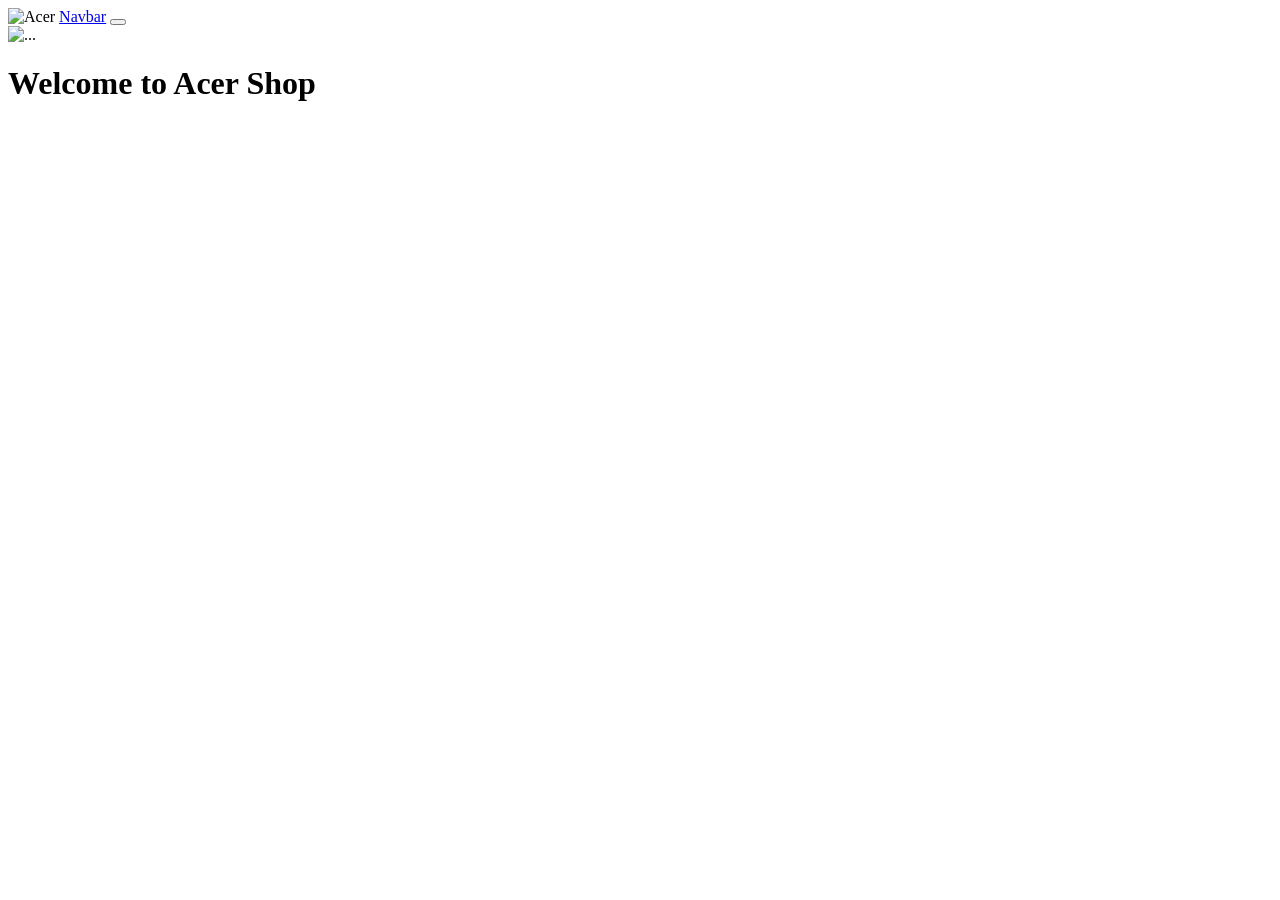
==== index.html @ 0165156f "start" ====
<!DOCTYPE html>
<html lang="en">
<head>
    <meta charset="UTF-8">
    <meta name="viewport" content="width=device-width, initial-scale=1.0">
    <title>Acer_shop</title>
    <link rel="stylesheet" href="style.css">
    <script src="script.js" defer></script>

    <link href="https://cdn.jsdelivr.net/npm/bootstrap@6.0.0-alpha.1/dist/css/bootstrap.min.css" rel="stylesheet" integrity="sha384-B/GM4XqrwHnWXNOWMbloTmrYXZg10cakYGmpfsR/bbzQ6JAJI4ihuyADKLnBgrCe" crossorigin="anonymous">
    <script type="module" src="https://cdn.jsdelivr.net/npm/bootstrap@6.0.0-alpha.1/dist/js/bootstrap.bundle.min.js" integrity="sha384-1a/pXj49ZQ1aHEmrJ+gMw1otqoVsYwlEnlD8mIfY2TV03r20Y0CN7uqx1tQogjPL" crossorigin="anonymous"></script>
</head>
<body>
    <header>
        <nav class="navbar sm:navbar-expand bg-1 fg-2">
            <div class="container-fluid">
                <img src="/docs/6.0/assets/brand/bootstrap-logo.svg" alt="Acer" width="30" height="24">
                <a class="navbar-brand" href="#">Navbar</a>
                <button class="btn-icon navbar-toggler" type="button" data-bs-toggle="drawer" data-bs-target="#navbarNav" aria-controls="navbarNav" aria-expanded="false" aria-label="Toggle navigation">
                <span class="navbar-toggler-icon" aria-hidden="true"></span>
                </button>
                <dialog class="drawer drawer-end" tabindex="-1" id="navbarNav" aria-labelledby="navbarNavLabel">
                <div class="drawer-header">
                    <h5 class="drawer-title" id="navbarNavLabel">Menu</h5>
                    <button type="button" class="btn-close" data-bs-dismiss="drawer" aria-label="Close"></button>
                </div>
                <div class="drawer-body">
                    <ul class="navbar-nav">
                    <li class="nav-item">
                        <a class="nav-link active" aria-current="page" href="#">Home</a>
                    </li>
                    <li class="nav-item">
                        <a class="nav-link" href="#">Features</a>
                    </li>
                    <li class="nav-item">
                        <a class="nav-link" href="#">Pricing</a>
                    </li>
                    <li class="nav-item">
                        <a class="nav-link disabled" aria-disabled="true">Disabled</a>
                    </li>
                    </ul>
                </div>
                </dialog>
            </div>
        </nav>
    </header>
    <main>
        <div class="container-fluid">
            <img src="https://placeholder.co/1280x960" class="img-fluid position-absolute z-n1" alt="...">
            <h1 class="text-center m-auto">Welcome to Acer Shop</h1>
        </div>

    </main>
    <footer>

    </footer>
        
    
</body>
</html>
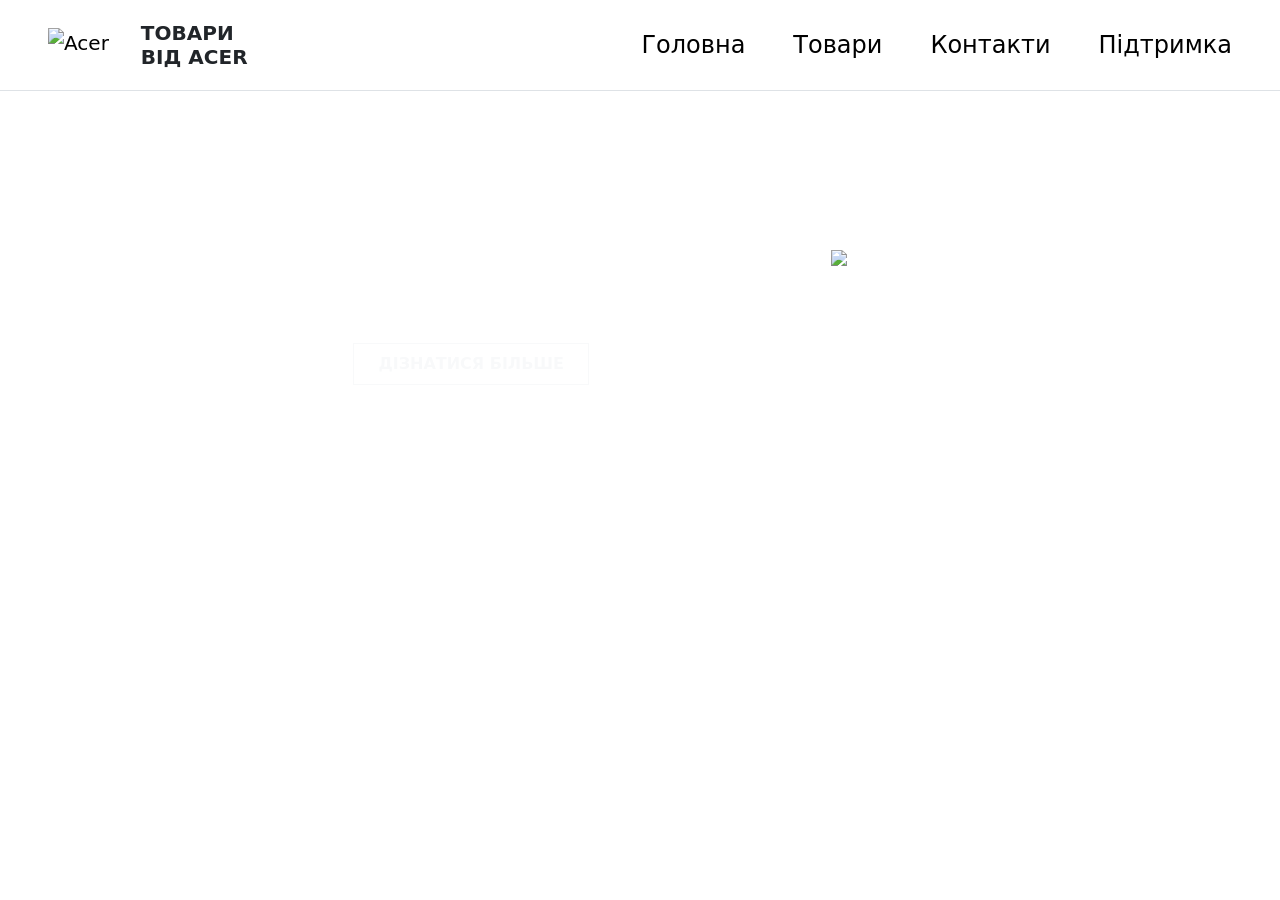
==== commit 067a5f15: "many code" ====
--- a/index.html
+++ b/index.html
@@ -1,60 +1,88 @@
 <!DOCTYPE html>
-<html lang="en">
+<html lang="uk">
 <head>
     <meta charset="UTF-8">
     <meta name="viewport" content="width=device-width, initial-scale=1.0">
-    <title>Acer_shop</title>
-    <link rel="stylesheet" href="style.css">
-    <script src="script.js" defer></script>
-
-    <link href="https://cdn.jsdelivr.net/npm/bootstrap@6.0.0-alpha.1/dist/css/bootstrap.min.css" rel="stylesheet" integrity="sha384-B/GM4XqrwHnWXNOWMbloTmrYXZg10cakYGmpfsR/bbzQ6JAJI4ihuyADKLnBgrCe" crossorigin="anonymous">
-    <script type="module" src="https://cdn.jsdelivr.net/npm/bootstrap@6.0.0-alpha.1/dist/js/bootstrap.bundle.min.js" integrity="sha384-1a/pXj49ZQ1aHEmrJ+gMw1otqoVsYwlEnlD8mIfY2TV03r20Y0CN7uqx1tQogjPL" crossorigin="anonymous"></script>
+    <title>Acer Gaming</title>
+    <link href="https://cdn.jsdelivr.net/npm/bootstrap@5.3.0/dist/css/bootstrap.min.css" rel="stylesheet">
+        <link rel="stylesheet" href="style.css">
 </head>
 <body>
-    <header>
-        <nav class="navbar sm:navbar-expand bg-1 fg-2">
-            <div class="container-fluid">
-                <img src="/docs/6.0/assets/brand/bootstrap-logo.svg" alt="Acer" width="30" height="24">
-                <a class="navbar-brand" href="#">Navbar</a>
-                <button class="btn-icon navbar-toggler" type="button" data-bs-toggle="drawer" data-bs-target="#navbarNav" aria-controls="navbarNav" aria-expanded="false" aria-label="Toggle navigation">
-                <span class="navbar-toggler-icon" aria-hidden="true"></span>
-                </button>
-                <dialog class="drawer drawer-end" tabindex="-1" id="navbarNav" aria-labelledby="navbarNavLabel">
-                <div class="drawer-header">
-                    <h5 class="drawer-title" id="navbarNavLabel">Menu</h5>
-                    <button type="button" class="btn-close" data-bs-dismiss="drawer" aria-label="Close"></button>
+
+    <nav class="navbar navbar-expand-lg navbar-light bg-white border-bottom py-3 px-3 px-md-5">
+        <div class="container-fluid p-0 d-flex align-items-center justify-content-between">
+            
+            <a class="navbar-brand d-flex align-items-center gap-3 m-0" href="#">
+                <img src="path-to-acer-logo.png" alt="Acer" height="35">
+                <span class="fw-bold text-dark fs-7 fs-sm-6 text-uppercase ps-3 text-start line-height-tight">
+                    Товари<br>від Acer
+                </span>
+            </a>
+            
+            <button class="navbar-toggler border-0 p-0 d-lg-none" type="button" data-bs-toggle="offcanvas" data-bs-target="#mobileMenu">
+                <span class="navbar-toggler-icon"></span>
+            </button>
+
+            <div class="d-none d-lg-flex invisible-on-mobile">
+                <ul class="navbar-nav gap-3 gap-xl-5 flex-row">
+                    <li class="nav-item"><a class="nav-link text-dark px-0" href="#">Головна</a></li>
+                    <li class="nav-item"><a class="nav-link text-dark px-0" href="cart.html">Товари</a></li>
+                    <li class="nav-item"><a class="nav-link text-dark px-0" href="#">Контакти</a></li>
+                    <li class="nav-item"><a class="nav-link text-dark px-0" href="#">Підтримка</a></li>
+                </ul>
+            </div>
+
+            <div class="offcanvas offcanvas-top d-lg-none custom-dropdown-menu" tabindex="-1" id="mobileMenu">
+                <div class="offcanvas-header justify-content-end py-3 px-4">
+                    <button type="button" class="btn-close text-reset" data-bs-dismiss="offcanvas"></button>
                 </div>
-                <div class="drawer-body">
-                    <ul class="navbar-nav">
-                    <li class="nav-item">
-                        <a class="nav-link active" aria-current="page" href="#">Home</a>
-                    </li>
-                    <li class="nav-item">
-                        <a class="nav-link" href="#">Features</a>
-                    </li>
-                    <li class="nav-item">
-                        <a class="nav-link" href="#">Pricing</a>
-                    </li>
-                    <li class="nav-item">
-                        <a class="nav-link disabled" aria-disabled="true">Disabled</a>
-                    </li>
-                    </ul>
+                <div class="offcanvas-body pb-4">
+                    <div class="d-flex flex-column gap-3 text-center align-items-center">
+                        <a class="text-decoration-none text-dark fs-5 fw-medium py-1" href="#">Головна</a>
+                        <a class="text-decoration-none text-dark fs-5 fw-medium py-1" href="cart.html">Товари</a>
+                        <a class="text-decoration-none text-dark fs-5 fw-medium py-1" href="#">Контакти</a>
+                        <a class="text-decoration-none text-dark fs-5 fw-medium py-1" href="#">Підтримка</a>
+                    </div>
                 </div>
-                </dialog>
             </div>
-        </nav>
+
+        </div>
+    </nav>
+
+
+
+    <header class="hero-section d-flex align-items-center position-relative overflow-hidden text-white">
+        <div class="container position-relative z-1 py-5">
+            <div class="row align-items-center gy-5">
+                
+
+                <div class="col-lg-6 text-center text-lg-start">
+                    <h1 class="display-4 fw-bold text-uppercase mb-3 tracking-wide">Грай без обмежень!</h1>
+                    <p class="lead mb-4 opacity-75">Відчуй справжню силу ігрових технологій Acer.</p>
+                    
+                    <div class="d-flex flex-sm-row flex-column justify-content-center justify-content-lg-start gap-3">
+                        <a href="#" class="btn btn-gradient text-white text-uppercase fw-semibold px-4 py-2 rounded-0">
+                            Купити в один клік
+                        </a>
+                        <a href="#" class="btn btn-outline-light text-uppercase fw-semibold px-4 py-2 rounded-0">
+                            Дізнатися більше
+                        </a>
+                    </div>
+                </div>
+
+                <div class="col-lg-6 text-center position-relative">
+                    <img src="path-to-laptops.png" alt="Acer Gaming Laptops" class="img-fluid hero-img">
+                </div>
+
+            </div>
+        </div>
     </header>
     <main>
-        <div class="container-fluid">
-            <img src="https://placeholder.co/1280x960" class="img-fluid position-absolute z-n1" alt="...">
-            <h1 class="text-center m-auto">Welcome to Acer Shop</h1>
-        </div>
+        <section class="products-container">
 
+        </section>
     </main>
-    <footer>
 
-    </footer>
-        
-    
+    <script type="module" src="app.js"></script>
 </body>
-</html>+</html>
--- a/style.css
+++ b/style.css
@@ -0,0 +1,42 @@
+*{
+    margin: 0;
+    padding: 0;
+    box-sizing: border-box;
+}
+
+.custom-dropdown-menu.offcanvas-top {
+    left: auto !important;
+    right: 0 !important;
+    width: 250px !important;
+    height: auto !important;
+    background-color: #f0f0f0;
+}
+
+/* Делаем шрифт ссылок тонким на ПК, как на макете */
+.navbar-nav .nav-link {
+    font-weight: 400 !important;
+    font-size: 24px;
+    color: #000000 !important;
+    transition: color 0.2s ease;
+}
+
+/* При наведении ссылки плавно становятся зелеными */
+.navbar-nav .nav-link:hover {
+    color: #4caf50 !important; 
+}
+
+/* Межстрочный интервал для слогана */
+.line-height-tight {
+    line-height: 1.2;
+}
+
+/* Наше кастомное меню сверху-справа для мобилок */
+.custom-dropdown-menu.offcanvas-top {
+    left: auto !important;
+    right: 0 !important;
+    width: 250px !important;
+    height: auto !important;
+    border-bottom-left-radius: 8px;
+    background-color: #f0f0f0;
+}
+
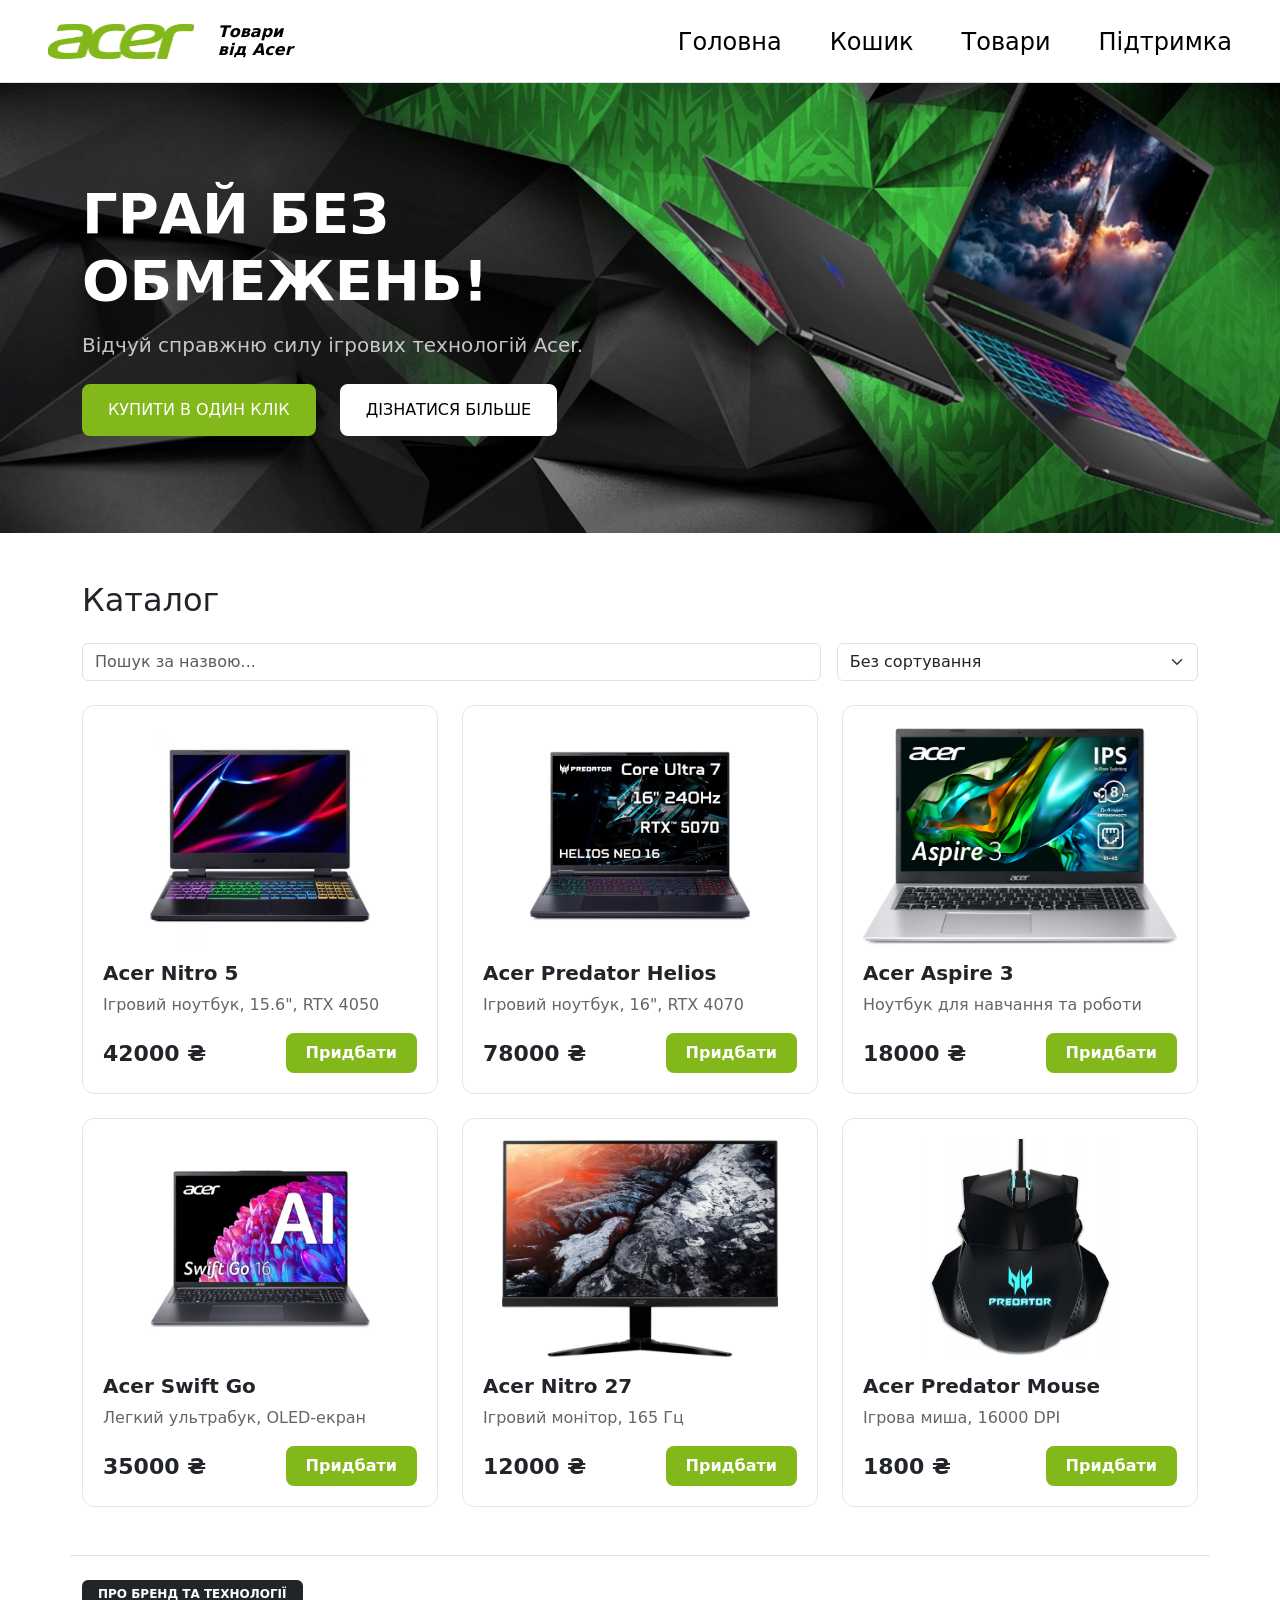
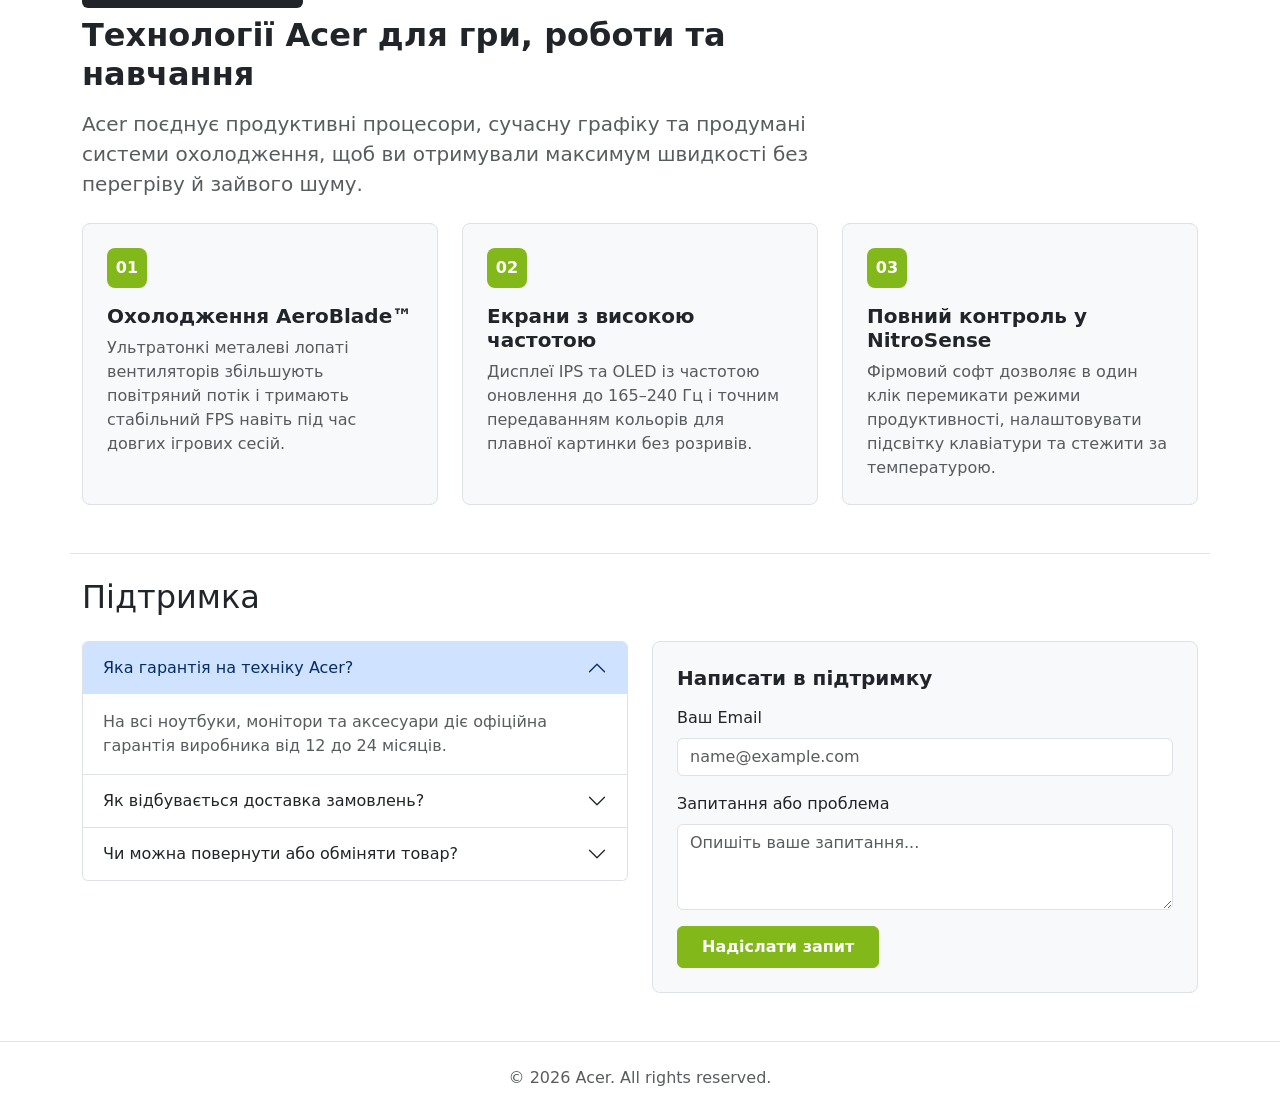
==== commit bfbeb418: "Built the entire website." ====
--- a/index.html
+++ b/index.html
@@ -5,16 +5,16 @@
     <meta name="viewport" content="width=device-width, initial-scale=1.0">
     <title>Acer Gaming</title>
     <link href="https://cdn.jsdelivr.net/npm/bootstrap@5.3.0/dist/css/bootstrap.min.css" rel="stylesheet">
-        <link rel="stylesheet" href="style.css">
+    <link rel="stylesheet" href="style.css">
 </head>
 <body>
 
     <nav class="navbar navbar-expand-lg navbar-light bg-white border-bottom py-3 px-3 px-md-5">
         <div class="container-fluid p-0 d-flex align-items-center justify-content-between">
             
-            <a class="navbar-brand d-flex align-items-center gap-3 m-0" href="#">
-                <img src="path-to-acer-logo.png" alt="Acer" height="35">
-                <span class="fw-bold text-dark fs-7 fs-sm-6 text-uppercase ps-3 text-start line-height-tight">
+            <a class="navbar-brand d-flex align-items-center gap-3 m-0" href="index.html">
+                <img src="images/Logo_Acer 1.svg" alt="Acer" height="35">
+                <span class="brand-slogan ps-2 text-start">
                     Товари<br>від Acer
                 </span>
             </a>
@@ -25,10 +25,10 @@
 
             <div class="d-none d-lg-flex invisible-on-mobile">
                 <ul class="navbar-nav gap-3 gap-xl-5 flex-row">
-                    <li class="nav-item"><a class="nav-link text-dark px-0" href="#">Головна</a></li>
-                    <li class="nav-item"><a class="nav-link text-dark px-0" href="cart.html">Товари</a></li>
-                    <li class="nav-item"><a class="nav-link text-dark px-0" href="#">Контакти</a></li>
-                    <li class="nav-item"><a class="nav-link text-dark px-0" href="#">Підтримка</a></li>
+                    <li class="nav-item"><a class="nav-link text-dark px-0" href="index.html">Головна</a></li>
+                    <li class="nav-item"><a class="nav-link text-dark px-0" href="cart.html">Кошик</a></li>
+                    <li class="nav-item"><a class="nav-link text-dark px-0" href="index.html#catalog">Товари</a></li>
+                    <li class="nav-item"><a class="nav-link text-dark px-0" href="index.html#support">Підтримка</a></li>
                 </ul>
             </div>
 
@@ -38,14 +38,13 @@
                 </div>
                 <div class="offcanvas-body pb-4">
                     <div class="d-flex flex-column gap-3 text-center align-items-center">
-                        <a class="text-decoration-none text-dark fs-5 fw-medium py-1" href="#">Головна</a>
-                        <a class="text-decoration-none text-dark fs-5 fw-medium py-1" href="cart.html">Товари</a>
-                        <a class="text-decoration-none text-dark fs-5 fw-medium py-1" href="#">Контакти</a>
-                        <a class="text-decoration-none text-dark fs-5 fw-medium py-1" href="#">Підтримка</a>
-                    </div>
-                </div>
-            </div>
-
+                            <a class="text-decoration-none text-dark fs-5 fw-medium py-1" href="index.html">Головна</a>
+                            <a class="text-decoration-none text-dark fs-5 fw-medium py-1" href="cart.html">Кошик</a>
+                            <a class="text-decoration-none text-dark fs-5 fw-medium py-1" href="#catalog">Товари</a>
+                            <a class="text-decoration-none text-dark fs-5 fw-medium py-1" href="#support">Підтримка</a>
+                    </div>
+                </div>
+            </div>
         </div>
     </nav>
 
@@ -60,29 +59,167 @@
                     <h1 class="display-4 fw-bold text-uppercase mb-3 tracking-wide">Грай без обмежень!</h1>
                     <p class="lead mb-4 opacity-75">Відчуй справжню силу ігрових технологій Acer.</p>
                     
-                    <div class="d-flex flex-sm-row flex-column justify-content-center justify-content-lg-start gap-3">
-                        <a href="#" class="btn btn-gradient text-white text-uppercase fw-semibold px-4 py-2 rounded-0">
+                    <div class="d-flex flex-sm-row flex-column justify-content-center justify-content-lg-start gap-4 hero-buttons">
+                        <a href="#catalog" class="btn-hero-green">
                             Купити в один клік
                         </a>
-                        <a href="#" class="btn btn-outline-light text-uppercase fw-semibold px-4 py-2 rounded-0">
+                        <a href="#about" class="btn-hero-white">
                             Дізнатися більше
                         </a>
                     </div>
                 </div>
-
-                <div class="col-lg-6 text-center position-relative">
-                    <img src="path-to-laptops.png" alt="Acer Gaming Laptops" class="img-fluid hero-img">
-                </div>
-
             </div>
         </div>
     </header>
+
+    <main class="container my-5" id="catalog">
+        <h2 class="mb-4">Каталог</h2>
+
+        <div class="row g-3 mb-4">
+            <div class="col-md-8">
+                <input type="text" id="search-input" class="form-control" placeholder="Пошук за назвою...">
+            </div>
+            <div class="col-md-4">
+                <select id="sort-select" class="form-select">
+                    <option value="default">Без сортування</option>
+                    <option value="price-asc">Спочатку дешевші</option>
+                    <option value="price-desc">Спочатку дорожчі</option>
+                </select>
+            </div>
+        </div>
+
+        <section id="products-container" class="row g-4"></section>
+    </main>
+
+    <section id="about" class="container my-5 pt-4 border-top">
+        <div class="row align-items-center g-4 mb-4">
+            <div class="col-lg-8">
+                <span class="badge text-bg-dark text-uppercase mb-2 px-3 py-2">Про бренд та технології</span>
+                <h2 class="fw-bold mb-3">Технології Acer для гри, роботи та навчання</h2>
+                <p class="text-muted fs-5 mb-0">
+                    Acer поєднує продуктивні процесори, сучасну графіку та продумані системи охолодження, щоб ви отримували максимум швидкості без перегріву й зайвого шуму.
+                </p>
+            </div>
+        </div>
+
+        <div class="row g-4">
+            <div class="col-md-4">
+                <div class="p-4 border rounded-3 h-100 bg-light about-card">
+                    <div class="about-badge mb-3">01</div>
+                    <h3 class="h5 fw-bold mb-2">Охолодження AeroBlade™</h3>
+                    <p class="text-muted mb-0">
+                        Ультратонкі металеві лопаті вентиляторів збільшують повітряний потік і тримають стабільний FPS навіть під час довгих ігрових сесій.
+                    </p>
+                </div>
+            </div>
+
+            <div class="col-md-4">
+                <div class="p-4 border rounded-3 h-100 bg-light about-card">
+                    <div class="about-badge mb-3">02</div>
+                    <h3 class="h5 fw-bold mb-2">Екрани з високою частотою</h3>
+                    <p class="text-muted mb-0">
+                        Дисплеї IPS та OLED із частотою оновлення до 165–240 Гц і точним передаванням кольорів для плавної картинки без розривів.
+                    </p>
+                </div>
+            </div>
+
+            <div class="col-md-4">
+                <div class="p-4 border rounded-3 h-100 bg-light about-card">
+                    <div class="about-badge mb-3">03</div>
+                    <h3 class="h5 fw-bold mb-2">Повний контроль у NitroSense</h3>
+                    <p class="text-muted mb-0">
+                        Фірмовий софт дозволяє в один клік перемикати режими продуктивності, налаштовувати підсвітку клавіатури та стежити за температурою.
+                    </p>
+                </div>
+            </div>
+        </div>
+    </section>
+
+    <section id="support" class="container my-5 pt-4 border-top">
+        <h2 class="mb-4">Підтримка</h2>
+
+        <div class="row g-4">
+            <div class="col-lg-6">
+                <div class="accordion" id="supportFaq">
+                    <div class="accordion-item">
+                        <h3 class="accordion-header">
+                            <button class="accordion-button" type="button" data-bs-toggle="collapse" data-bs-target="#faq1">
+                                Яка гарантія на техніку Acer?
+                            </button>
+                        </h3>
+                        <div id="faq1" class="accordion-collapse collapse show" data-bs-parent="#supportFaq">
+                            <div class="accordion-body text-muted">
+                                На всі ноутбуки, монітори та аксесуари діє офіційна гарантія виробника від 12 до 24 місяців.
+                            </div>
+                        </div>
+                    </div>
+
+                    <div class="accordion-item">
+                        <h3 class="accordion-header">
+                            <button class="accordion-button collapsed" type="button" data-bs-toggle="collapse" data-bs-target="#faq2">
+                                Як відбувається доставка замовлень?
+                            </button>
+                        </h3>
+                        <div id="faq2" class="accordion-collapse collapse" data-bs-parent="#supportFaq">
+                            <div class="accordion-body text-muted">
+                                Відправляємо по Україні поштовими службами у день підтвердження замовлення або наступного дня.
+                            </div>
+                        </div>
+                    </div>
+
+                    <div class="accordion-item">
+                        <h3 class="accordion-header">
+                            <button class="accordion-button collapsed" type="button" data-bs-toggle="collapse" data-bs-target="#faq3">
+                                Чи можна повернути або обміняти товар?
+                            </button>
+                        </h3>
+                        <div id="faq3" class="accordion-collapse collapse" data-bs-parent="#supportFaq">
+                            <div class="accordion-body text-muted">
+                                Так, протягом 14 календарних днів за умови збереження товарного вигляду та комплектації.
+                            </div>
+                        </div>
+                    </div>
+                </div>
+            </div>
+
+            <div class="col-lg-6">
+                <form id="support-form" class="p-4 border rounded-3 bg-light">
+                    <h3 class="h5 fw-bold mb-3">Написати в підтримку</h3>
+                    <div class="mb-3">
+                        <label for="support-email" class="form-label">Ваш Email</label>
+                        <input type="email" id="support-email" class="form-control" required placeholder="name@example.com">
+                    </div>
+                    <div class="mb-3">
+                        <label for="support-message" class="form-label">Запитання або проблема</label>
+                        <textarea id="support-message" rows="3" class="form-control" required placeholder="Опишіть ваше запитання..."></textarea>
+                    </div>
+                    <button type="submit" class="btn btn-gradient text-white fw-semibold px-4 py-2 rounded-2">
+                        Надіслати запит
+                    </button>
+                    <div id="support-success" class="alert alert-success mt-3 mb-0 d-none">
+                        Запит надіслано! Ми відповімо найближчим часом.
+                    </div>
+                </form>
+            </div>
+        </div>
+    </section>
+
+    <footer class="border-top py-4 text-center text-muted">
+        <div class="container">
+            <p class="mb-0">&copy; 2026 Acer. All rights reserved.</p>
+        </div>
+    </footer>
+
     <main>
         <section class="products-container">
 
         </section>
     </main>
-
+    
+    <script src="https://cdn.jsdelivr.net/npm/bootstrap@5.3.0/dist/js/bootstrap.bundle.min.js"></script>
     <script type="module" src="app.js"></script>
+
+    <div id="cart-toast" class="cart-toast" role="status" aria-live="polite"></div>
+    
 </body>
 </html>
--- a/style.css
+++ b/style.css
@@ -1,36 +1,60 @@
-*{
+* {
     margin: 0;
     padding: 0;
     box-sizing: border-box;
 }
 
-.custom-dropdown-menu.offcanvas-top {
-    left: auto !important;
-    right: 0 !important;
-    width: 250px !important;
-    height: auto !important;
-    background-color: #f0f0f0;
-}
-
-/* Делаем шрифт ссылок тонким на ПК, как на макете */
+:root {
+    --acer-green: #83b81a;
+    --acer-green-dark: #6c9c14;
+}
+
+/* Слоган біля логотипа */
+.brand-slogan {
+    font-weight: 800;
+    font-style: italic;
+    font-size: 16px;
+    line-height: 1.1;
+    color: #000000;
+    text-transform: none;
+}
+
+.line-height-tight {
+    line-height: 1.2;
+}
+
+/* Навігація */
 .navbar-nav .nav-link {
+    position: relative;
     font-weight: 400 !important;
     font-size: 24px;
     color: #000000 !important;
+    padding-bottom: 6px;
     transition: color 0.2s ease;
 }
 
-/* При наведении ссылки плавно становятся зелеными */
-.navbar-nav .nav-link:hover {
-    color: #4caf50 !important; 
-}
-
-/* Межстрочный интервал для слогана */
-.line-height-tight {
-    line-height: 1.2;
-}
-
-/* Наше кастомное меню сверху-справа для мобилок */
+.navbar-nav .nav-link::after {
+    content: "";
+    position: absolute;
+    left: 0;
+    bottom: 0;
+    width: 0;
+    height: 2px;
+    background-color: var(--acer-green);
+    transition: width 0.25s ease;
+}
+
+.navbar-nav .nav-link:hover,
+.navbar-nav .nav-link.active {
+    color: var(--acer-green) !important;
+}
+
+.navbar-nav .nav-link:hover::after,
+.navbar-nav .nav-link.active::after {
+    width: 100%;
+}
+
+/* Мобільне меню */
 .custom-dropdown-menu.offcanvas-top {
     left: auto !important;
     right: 0 !important;
@@ -40,3 +64,244 @@
     background-color: #f0f0f0;
 }
 
+/* Банер */
+.hero-section {
+    min-height: 450px;
+    background: url("images/Banner.png") center / cover no-repeat;
+}
+
+.hero-buttons {
+    align-items: center;
+}
+
+.btn-hero-green,
+.btn-hero-white {
+    display: inline-flex;
+    align-items: center;
+    justify-content: center;
+    padding: 12px 24px;
+    border-radius: 8px;
+    font-weight: 500;
+    text-transform: uppercase;
+    text-decoration: none;
+    transition: transform 0.25s ease, background-color 0.25s ease, color 0.25s ease;
+}
+
+.btn-hero-green {
+    background-color: var(--acer-green);
+    color: #ffffff;
+    border: 2px solid var(--acer-green);
+}
+
+.btn-hero-green:hover {
+    background-color: var(--acer-green);
+    color: #ffffff;
+    transform: scale(1.1);
+}
+
+.btn-hero-white {
+    background-color: #ffffff;
+    color: #000000;
+    border: 2px solid #ffffff;
+}
+
+.btn-hero-white:hover {
+    background-color: var(--acer-green);
+    border-color: var(--acer-green);
+    color: #ffffff;
+    transform: scale(1.12);
+}
+
+/* Зелені кнопки форм та дій */
+.btn-gradient,
+a.btn-gradient,
+button.btn-gradient {
+    background-color: var(--acer-green) !important;
+    border-color: var(--acer-green) !important;
+    color: #ffffff !important;
+}
+
+.btn-gradient:hover,
+a.btn-gradient:hover,
+button.btn-gradient:hover {
+    background-color: var(--acer-green-dark) !important;
+    border-color: var(--acer-green-dark) !important;
+    color: #ffffff !important;
+}
+
+/* Каталог і картки товарів */
+#products-container > * {
+    min-width: 0;
+}
+
+.product-card {
+    display: flex;
+    flex-direction: column;
+    min-width: 0;
+    overflow: hidden;
+    padding: 20px;
+    border: 1px solid #e5e5e5;
+    border-radius: 12px;
+    background-color: #ffffff;
+    transition: box-shadow 0.2s ease, transform 0.2s ease;
+}
+
+.product-card:hover {
+    box-shadow: 0 8px 24px rgba(0, 0, 0, 0.12);
+    transform: translateY(-4px);
+}
+
+.product-card img {
+    display: block;
+    width: 100%;
+    max-width: 100%;
+    height: 220px;
+    object-fit: contain;
+    margin-bottom: 15px;
+}
+
+.product-card h2 {
+    font-size: 20px;
+    font-weight: 700;
+    margin-bottom: 8px;
+}
+
+.product-card .desc {
+    color: #666666;
+    flex-grow: 1;
+    margin-bottom: 16px;
+}
+
+.card-control {
+    display: flex;
+    justify-content: space-between;
+    align-items: center;
+    gap: 12px;
+}
+
+.price {
+    font-size: 22px;
+    font-weight: 700;
+    white-space: nowrap;
+}
+
+.buy_btn {
+    padding: 8px 20px;
+    border: none;
+    border-radius: 8px;
+    background-color: var(--acer-green);
+    color: #ffffff;
+    font-weight: 600;
+    cursor: pointer;
+    transition: background-color 0.2s ease;
+}
+
+.buy_btn:hover {
+    background-color: var(--acer-green-dark);
+}
+
+.about-card {
+    transition: transform 0.2s ease, box-shadow 0.2s ease;
+}
+
+.about-card:hover {
+    transform: translateY(-4px);
+    box-shadow: 0 8px 20px rgba(0, 0, 0, 0.08);
+}
+
+.about-badge {
+    display: inline-flex;
+    align-items: center;
+    justify-content: center;
+    width: 40px;
+    height: 40px;
+    border-radius: 8px;
+    background-color: var(--acer-green);
+    color: #ffffff;
+    font-weight: 700;
+    font-size: 16px;
+}
+
+html {
+    scroll-behavior: smooth;
+}
+
+html,
+body {
+    overflow-x: hidden;
+}
+
+.navbar-toggler {
+    border-color: var(--acer-green) !important;
+    padding: 6px 10px !important;
+    border-radius: 8px !important;
+    transition: background-color 0.2s ease, transform 0.2s ease;
+}
+
+.navbar-toggler:hover {
+    background-color: rgba(131, 184, 26, 0.12);
+}
+
+.navbar-toggler:focus {
+    box-shadow: 0 0 0 0.2rem rgba(131, 184, 26, 0.3) !important;
+}
+
+.navbar-toggler-icon {
+    background-image: url("data:image/svg+xml,%3csvg xmlns='http://www.w3.org/2000/svg' viewBox='0 0 30 30'%3e%3cpath stroke='%2383b81a' stroke-linecap='round' stroke-miterlimit='10' stroke-width='2.5' d='M4 7h22M4 15h22M4 23h22'/%3e%3c/svg%3e") !important;
+}
+
+.custom-dropdown-menu.offcanvas-top {
+    left: auto !important;
+    right: 0 !important;
+    width: min(260px, 80vw) !important;
+    height: auto !important;
+    border-bottom-left-radius: 12px;
+    background-color: #f4f5f6;
+    box-shadow: -4px 6px 20px rgba(0, 0, 0, 0.12);
+}
+
+.custom-dropdown-menu a {
+    transition: color 0.2s ease, transform 0.2s ease;
+}
+
+.custom-dropdown-menu a:hover {
+    color: var(--acer-green) !important;
+    transform: translateX(-3px);
+}
+
+.cart-toast {
+    position: fixed;
+    right: 20px;
+    bottom: 20px;
+    z-index: 1080;
+    padding: 12px 18px;
+    border-radius: 10px;
+    background-color: #1f2421;
+    color: #ffffff;
+    border-left: 4px solid var(--acer-green, #83b81a);
+    box-shadow: 0 8px 24px rgba(0, 0, 0, 0.2);
+    font-size: 15px;
+    font-weight: 500;
+    opacity: 0;
+    transform: translateY(12px);
+    pointer-events: none;
+    transition: opacity 0.22s ease, transform 0.22s ease;
+}
+
+.cart-toast.show {
+    opacity: 1;
+    transform: translateY(0);
+}
+
+.hero-section {
+    min-height: 450px;
+    background: url("images/Banner.png") center center / cover no-repeat;
+}
+
+@media (max-width: 768px) {
+    .hero-section {
+        min-height: 320px;
+        background-position: 70% center; /* зсуває кадр праворуч/вліво, якщо щось важливе збоку */
+    }
+}
+
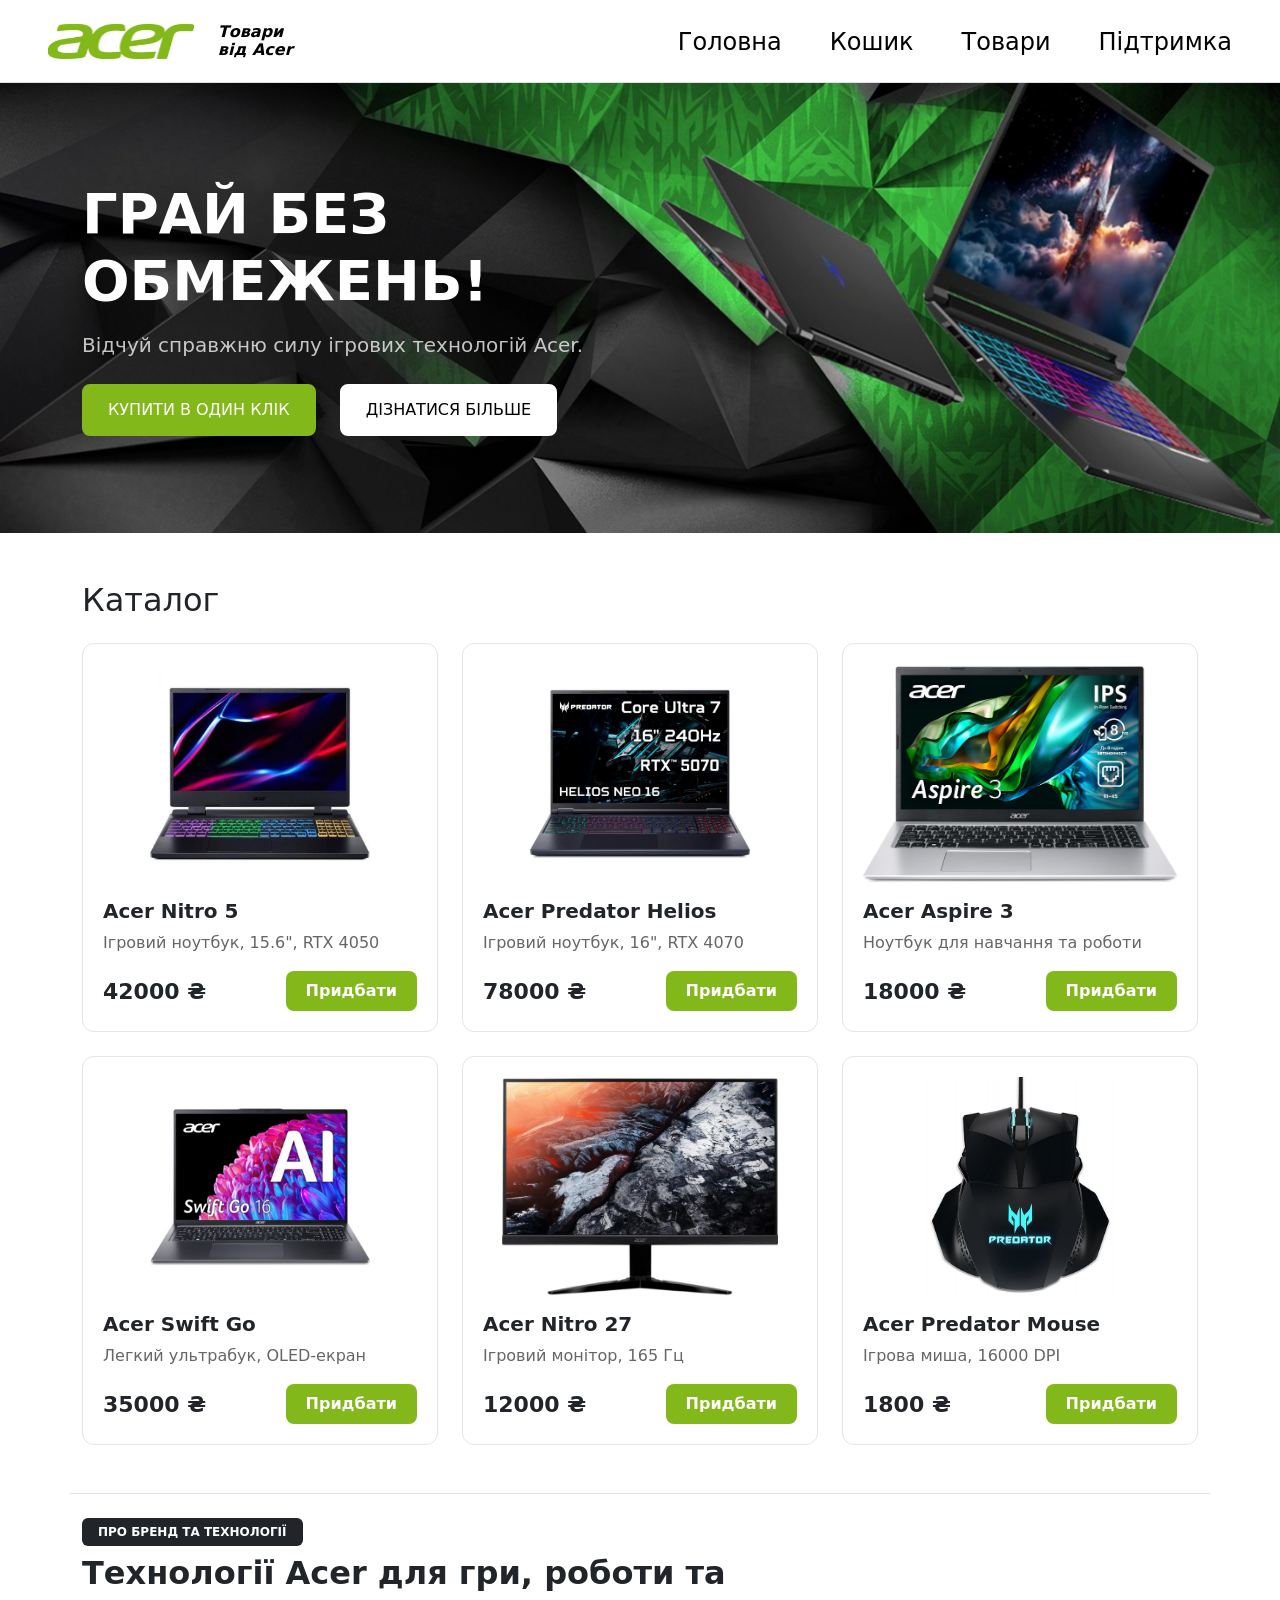
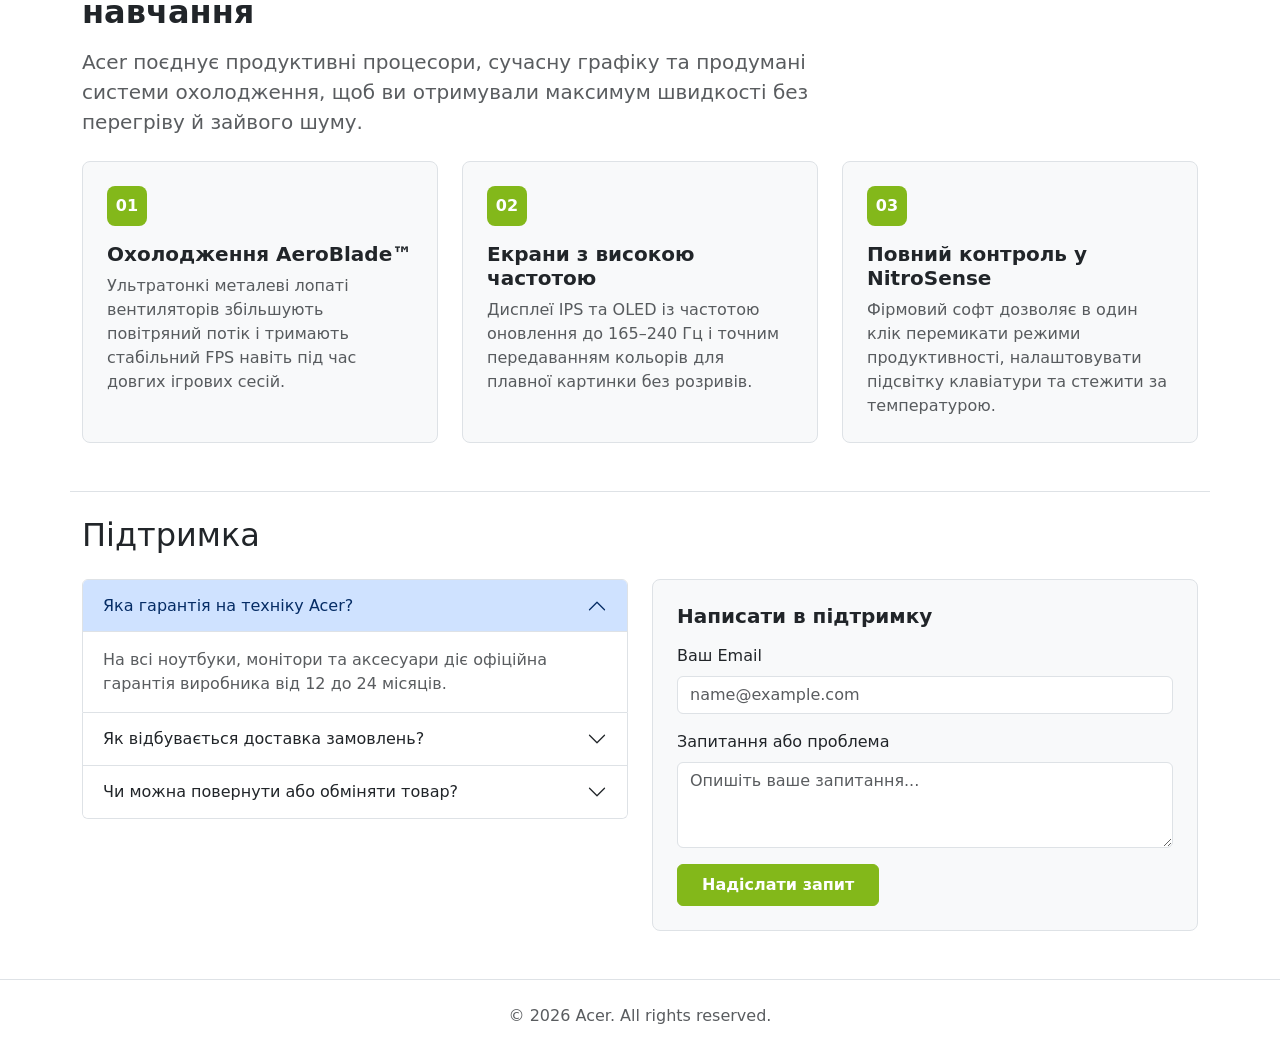
==== commit f4931cb0: "products" ====
--- a/index.html
+++ b/index.html
@@ -27,7 +27,7 @@
                 <ul class="navbar-nav gap-3 gap-xl-5 flex-row">
                     <li class="nav-item"><a class="nav-link text-dark px-0" href="index.html">Головна</a></li>
                     <li class="nav-item"><a class="nav-link text-dark px-0" href="cart.html">Кошик</a></li>
-                    <li class="nav-item"><a class="nav-link text-dark px-0" href="index.html#catalog">Товари</a></li>
+                    <li class="nav-item"><a class="nav-link text-dark px-0" href="products.html">Товари</a></li>
                     <li class="nav-item"><a class="nav-link text-dark px-0" href="index.html#support">Підтримка</a></li>
                 </ul>
             </div>
@@ -38,23 +38,19 @@
                 </div>
                 <div class="offcanvas-body pb-4">
                     <div class="d-flex flex-column gap-3 text-center align-items-center">
-                            <a class="text-decoration-none text-dark fs-5 fw-medium py-1" href="index.html">Головна</a>
-                            <a class="text-decoration-none text-dark fs-5 fw-medium py-1" href="cart.html">Кошик</a>
-                            <a class="text-decoration-none text-dark fs-5 fw-medium py-1" href="#catalog">Товари</a>
-                            <a class="text-decoration-none text-dark fs-5 fw-medium py-1" href="#support">Підтримка</a>
+                        <a class="text-decoration-none text-dark fs-5 fw-medium py-1" href="index.html">Головна</a>
+                        <a class="text-decoration-none text-dark fs-5 fw-medium py-1" href="cart.html">Кошик</a>
+                        <a class="text-decoration-none text-dark fs-5 fw-medium py-1" href="products.html">Товари</a>
+                        <a class="text-decoration-none text-dark fs-5 fw-medium py-1" href="#support">Підтримка</a>
                     </div>
                 </div>
             </div>
         </div>
     </nav>
-
-
 
     <header class="hero-section d-flex align-items-center position-relative overflow-hidden text-white">
         <div class="container position-relative z-1 py-5">
             <div class="row align-items-center gy-5">
-                
-
                 <div class="col-lg-6 text-center text-lg-start">
                     <h1 class="display-4 fw-bold text-uppercase mb-3 tracking-wide">Грай без обмежень!</h1>
                     <p class="lead mb-4 opacity-75">Відчуй справжню силу ігрових технологій Acer.</p>
@@ -74,20 +70,6 @@
 
     <main class="container my-5" id="catalog">
         <h2 class="mb-4">Каталог</h2>
-
-        <div class="row g-3 mb-4">
-            <div class="col-md-8">
-                <input type="text" id="search-input" class="form-control" placeholder="Пошук за назвою...">
-            </div>
-            <div class="col-md-4">
-                <select id="sort-select" class="form-select">
-                    <option value="default">Без сортування</option>
-                    <option value="price-asc">Спочатку дешевші</option>
-                    <option value="price-desc">Спочатку дорожчі</option>
-                </select>
-            </div>
-        </div>
-
         <section id="products-container" class="row g-4"></section>
     </main>
 
@@ -210,16 +192,9 @@
         </div>
     </footer>
 
-    <main>
-        <section class="products-container">
-
-        </section>
-    </main>
-    
     <script src="https://cdn.jsdelivr.net/npm/bootstrap@5.3.0/dist/js/bootstrap.bundle.min.js"></script>
     <script type="module" src="app.js"></script>
 
     <div id="cart-toast" class="cart-toast" role="status" aria-live="polite"></div>
-    
 </body>
 </html>
